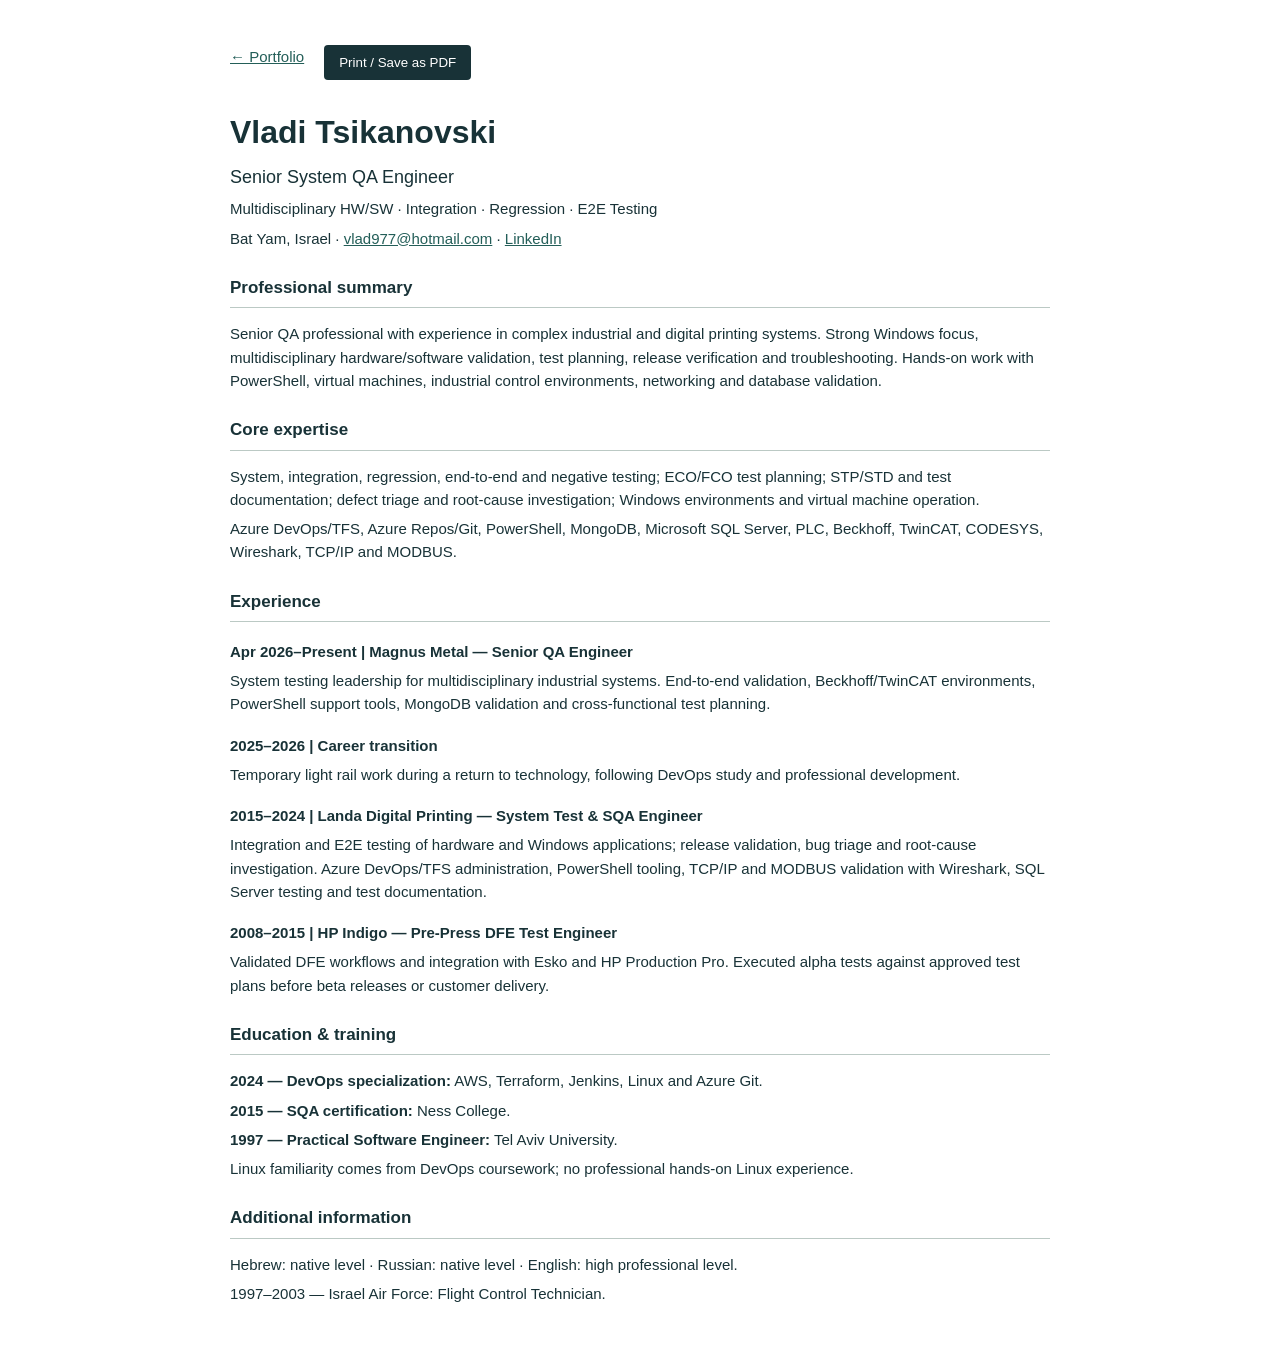
==== cv.html @ 62b8e46a "Publish professional System QA portfolio and public CV" ====
<!doctype html><html lang="en"><head><meta charset="utf-8"><meta name="viewport" content="width=device-width,initial-scale=1"><title>Vladi Tsikanovski — CV</title><style>body{font:15px/1.55 Arial,sans-serif;color:#183237;max-width:820px;margin:45px auto;padding:0 25px}h1{font-size:32px;margin-bottom:4px}h2{font-size:17px;border-bottom:1px solid #bbc9c4;padding-bottom:6px;margin-top:25px}h3{font-size:15px;margin:18px 0 4px}p{margin:6px 0}a{color:#235e58}li{margin:4px 0}.subtitle{font-size:18px}nav{display:flex;gap:20px;margin-bottom:28px}button{background:#183237;color:white;border:0;padding:10px 15px;border-radius:4px;cursor:pointer}@media print{body{font-size:10.5pt;margin:0;max-width:none;padding:0}nav{display:none}h1{font-size:23pt}h2{font-size:13pt;margin-top:16px}h3{font-size:11pt;margin-top:12px}a{color:inherit;text-decoration:none}@page{size:A4;margin:15mm}section{break-inside:avoid}}</style></head><body><nav><a href="index.html">← Portfolio</a><button onclick="window.print()">Print / Save as PDF</button></nav><h1>Vladi Tsikanovski</h1><p class="subtitle">Senior System QA Engineer</p><p>Multidisciplinary HW/SW · Integration · Regression · E2E Testing</p><p>Bat Yam, Israel · <a href="mailto:vlad977@hotmail.com">vlad977@hotmail.com</a> · <a href="https://www.linkedin.com/in/vladi-tsikanovski-796a8951/">LinkedIn</a></p><section><h2>Professional summary</h2><p>Senior QA professional with experience in complex industrial and digital printing systems. Strong Windows focus, multidisciplinary hardware/software validation, test planning, release verification and troubleshooting. Hands-on work with PowerShell, virtual machines, industrial control environments, networking and database validation.</p></section><section><h2>Core expertise</h2><p>System, integration, regression, end-to-end and negative testing; ECO/FCO test planning; STP/STD and test documentation; defect triage and root-cause investigation; Windows environments and virtual machine operation.</p><p>Azure DevOps/TFS, Azure Repos/Git, PowerShell, MongoDB, Microsoft SQL Server, PLC, Beckhoff, TwinCAT, CODESYS, Wireshark, TCP/IP and MODBUS.</p></section><h2>Experience</h2><section><h3>Apr 2026–Present | Magnus Metal — Senior QA Engineer</h3><p>System testing leadership for multidisciplinary industrial systems. End-to-end validation, Beckhoff/TwinCAT environments, PowerShell support tools, MongoDB validation and cross-functional test planning.</p></section><section><h3>2025–2026 | Career transition</h3><p>Temporary light rail work during a return to technology, following DevOps study and professional development.</p></section><section><h3>2015–2024 | Landa Digital Printing — System Test & SQA Engineer</h3><p>Integration and E2E testing of hardware and Windows applications; release validation, bug triage and root-cause investigation. Azure DevOps/TFS administration, PowerShell tooling, TCP/IP and MODBUS validation with Wireshark, SQL Server testing and test documentation.</p></section><section><h3>2008–2015 | HP Indigo — Pre-Press DFE Test Engineer</h3><p>Validated DFE workflows and integration with Esko and HP Production Pro. Executed alpha tests against approved test plans before beta releases or customer delivery.</p></section><section><h2>Education & training</h2><p><strong>2024 — DevOps specialization:</strong> AWS, Terraform, Jenkins, Linux and Azure Git.</p><p><strong>2015 — SQA certification:</strong> Ness College.</p><p><strong>1997 — Practical Software Engineer:</strong> Tel Aviv University.</p><p>Linux familiarity comes from DevOps coursework; no professional hands-on Linux experience.</p></section><section><h2>Additional information</h2><p>Hebrew: native level · Russian: native level · English: high professional level.</p><p>1997–2003 — Israel Air Force: Flight Control Technician.</p></section></body></html>
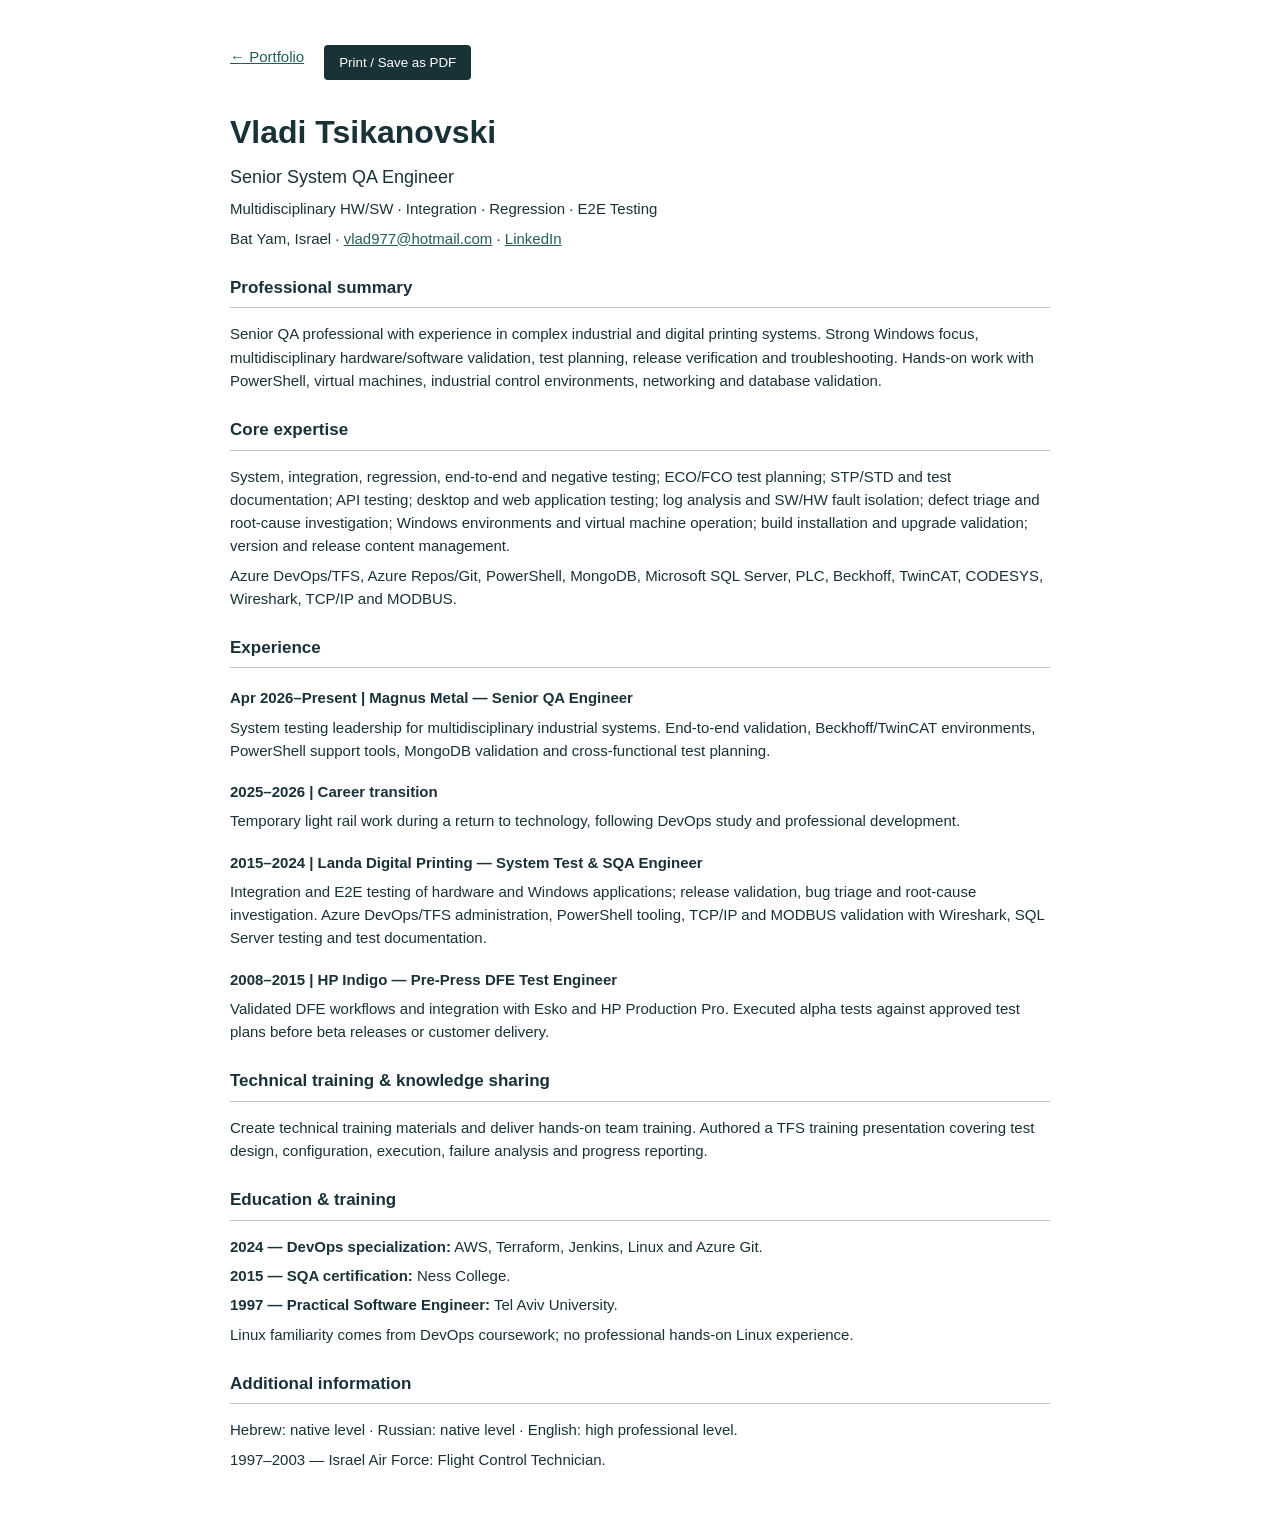
==== commit 4388598e: "Expand QA expertise, release management and technical training" ====
--- a/cv.html
+++ b/cv.html
@@ -1 +1 @@
-<!doctype html><html lang="en"><head><meta charset="utf-8"><meta name="viewport" content="width=device-width,initial-scale=1"><title>Vladi Tsikanovski — CV</title><style>body{font:15px/1.55 Arial,sans-serif;color:#183237;max-width:820px;margin:45px auto;padding:0 25px}h1{font-size:32px;margin-bottom:4px}h2{font-size:17px;border-bottom:1px solid #bbc9c4;padding-bottom:6px;margin-top:25px}h3{font-size:15px;margin:18px 0 4px}p{margin:6px 0}a{color:#235e58}li{margin:4px 0}.subtitle{font-size:18px}nav{display:flex;gap:20px;margin-bottom:28px}button{background:#183237;color:white;border:0;padding:10px 15px;border-radius:4px;cursor:pointer}@media print{body{font-size:10.5pt;margin:0;max-width:none;padding:0}nav{display:none}h1{font-size:23pt}h2{font-size:13pt;margin-top:16px}h3{font-size:11pt;margin-top:12px}a{color:inherit;text-decoration:none}@page{size:A4;margin:15mm}section{break-inside:avoid}}</style></head><body><nav><a href="index.html">← Portfolio</a><button onclick="window.print()">Print / Save as PDF</button></nav><h1>Vladi Tsikanovski</h1><p class="subtitle">Senior System QA Engineer</p><p>Multidisciplinary HW/SW · Integration · Regression · E2E Testing</p><p>Bat Yam, Israel · <a href="mailto:vlad977@hotmail.com">vlad977@hotmail.com</a> · <a href="https://www.linkedin.com/in/vladi-tsikanovski-796a8951/">LinkedIn</a></p><section><h2>Professional summary</h2><p>Senior QA professional with experience in complex industrial and digital printing systems. Strong Windows focus, multidisciplinary hardware/software validation, test planning, release verification and troubleshooting. Hands-on work with PowerShell, virtual machines, industrial control environments, networking and database validation.</p></section><section><h2>Core expertise</h2><p>System, integration, regression, end-to-end and negative testing; ECO/FCO test planning; STP/STD and test documentation; defect triage and root-cause investigation; Windows environments and virtual machine operation.</p><p>Azure DevOps/TFS, Azure Repos/Git, PowerShell, MongoDB, Microsoft SQL Server, PLC, Beckhoff, TwinCAT, CODESYS, Wireshark, TCP/IP and MODBUS.</p></section><h2>Experience</h2><section><h3>Apr 2026–Present | Magnus Metal — Senior QA Engineer</h3><p>System testing leadership for multidisciplinary industrial systems. End-to-end validation, Beckhoff/TwinCAT environments, PowerShell support tools, MongoDB validation and cross-functional test planning.</p></section><section><h3>2025–2026 | Career transition</h3><p>Temporary light rail work during a return to technology, following DevOps study and professional development.</p></section><section><h3>2015–2024 | Landa Digital Printing — System Test & SQA Engineer</h3><p>Integration and E2E testing of hardware and Windows applications; release validation, bug triage and root-cause investigation. Azure DevOps/TFS administration, PowerShell tooling, TCP/IP and MODBUS validation with Wireshark, SQL Server testing and test documentation.</p></section><section><h3>2008–2015 | HP Indigo — Pre-Press DFE Test Engineer</h3><p>Validated DFE workflows and integration with Esko and HP Production Pro. Executed alpha tests against approved test plans before beta releases or customer delivery.</p></section><section><h2>Education & training</h2><p><strong>2024 — DevOps specialization:</strong> AWS, Terraform, Jenkins, Linux and Azure Git.</p><p><strong>2015 — SQA certification:</strong> Ness College.</p><p><strong>1997 — Practical Software Engineer:</strong> Tel Aviv University.</p><p>Linux familiarity comes from DevOps coursework; no professional hands-on Linux experience.</p></section><section><h2>Additional information</h2><p>Hebrew: native level · Russian: native level · English: high professional level.</p><p>1997–2003 — Israel Air Force: Flight Control Technician.</p></section></body></html>
+<!doctype html><html lang="en"><head><meta charset="utf-8"><meta name="viewport" content="width=device-width,initial-scale=1"><title>Vladi Tsikanovski — CV</title><style>body{font:15px/1.55 Arial,sans-serif;color:#183237;max-width:820px;margin:45px auto;padding:0 25px}h1{font-size:32px;margin-bottom:4px}h2{font-size:17px;border-bottom:1px solid #bbc9c4;padding-bottom:6px;margin-top:25px}h3{font-size:15px;margin:18px 0 4px}p{margin:6px 0}a{color:#235e58}li{margin:4px 0}.subtitle{font-size:18px}nav{display:flex;gap:20px;margin-bottom:28px}button{background:#183237;color:white;border:0;padding:10px 15px;border-radius:4px;cursor:pointer}@media print{body{font-size:10.5pt;margin:0;max-width:none;padding:0}nav{display:none}h1{font-size:23pt}h2{font-size:13pt;margin-top:16px}h3{font-size:11pt;margin-top:12px}a{color:inherit;text-decoration:none}@page{size:A4;margin:15mm}section{break-inside:avoid}}</style></head><body><nav><a href="index.html">← Portfolio</a><button onclick="window.print()">Print / Save as PDF</button></nav><h1>Vladi Tsikanovski</h1><p class="subtitle">Senior System QA Engineer</p><p>Multidisciplinary HW/SW · Integration · Regression · E2E Testing</p><p>Bat Yam, Israel · <a href="mailto:vlad977@hotmail.com">vlad977@hotmail.com</a> · <a href="https://www.linkedin.com/in/vladi-tsikanovski-796a8951/">LinkedIn</a></p><section><h2>Professional summary</h2><p>Senior QA professional with experience in complex industrial and digital printing systems. Strong Windows focus, multidisciplinary hardware/software validation, test planning, release verification and troubleshooting. Hands-on work with PowerShell, virtual machines, industrial control environments, networking and database validation.</p></section><section><h2>Core expertise</h2><p>System, integration, regression, end-to-end and negative testing; ECO/FCO test planning; STP/STD and test documentation; API testing; desktop and web application testing; log analysis and SW/HW fault isolation; defect triage and root-cause investigation; Windows environments and virtual machine operation; build installation and upgrade validation; version and release content management.</p><p>Azure DevOps/TFS, Azure Repos/Git, PowerShell, MongoDB, Microsoft SQL Server, PLC, Beckhoff, TwinCAT, CODESYS, Wireshark, TCP/IP and MODBUS.</p></section><h2>Experience</h2><section><h3>Apr 2026–Present | Magnus Metal — Senior QA Engineer</h3><p>System testing leadership for multidisciplinary industrial systems. End-to-end validation, Beckhoff/TwinCAT environments, PowerShell support tools, MongoDB validation and cross-functional test planning.</p></section><section><h3>2025–2026 | Career transition</h3><p>Temporary light rail work during a return to technology, following DevOps study and professional development.</p></section><section><h3>2015–2024 | Landa Digital Printing — System Test & SQA Engineer</h3><p>Integration and E2E testing of hardware and Windows applications; release validation, bug triage and root-cause investigation. Azure DevOps/TFS administration, PowerShell tooling, TCP/IP and MODBUS validation with Wireshark, SQL Server testing and test documentation.</p></section><section><h3>2008–2015 | HP Indigo — Pre-Press DFE Test Engineer</h3><p>Validated DFE workflows and integration with Esko and HP Production Pro. Executed alpha tests against approved test plans before beta releases or customer delivery.</p></section><section><h2>Technical training & knowledge sharing</h2><p>Create technical training materials and deliver hands-on team training. Authored a TFS training presentation covering test design, configuration, execution, failure analysis and progress reporting.</p></section><section><h2>Education & training</h2><p><strong>2024 — DevOps specialization:</strong> AWS, Terraform, Jenkins, Linux and Azure Git.</p><p><strong>2015 — SQA certification:</strong> Ness College.</p><p><strong>1997 — Practical Software Engineer:</strong> Tel Aviv University.</p><p>Linux familiarity comes from DevOps coursework; no professional hands-on Linux experience.</p></section><section><h2>Additional information</h2><p>Hebrew: native level · Russian: native level · English: high professional level.</p><p>1997–2003 — Israel Air Force: Flight Control Technician.</p></section></body></html>
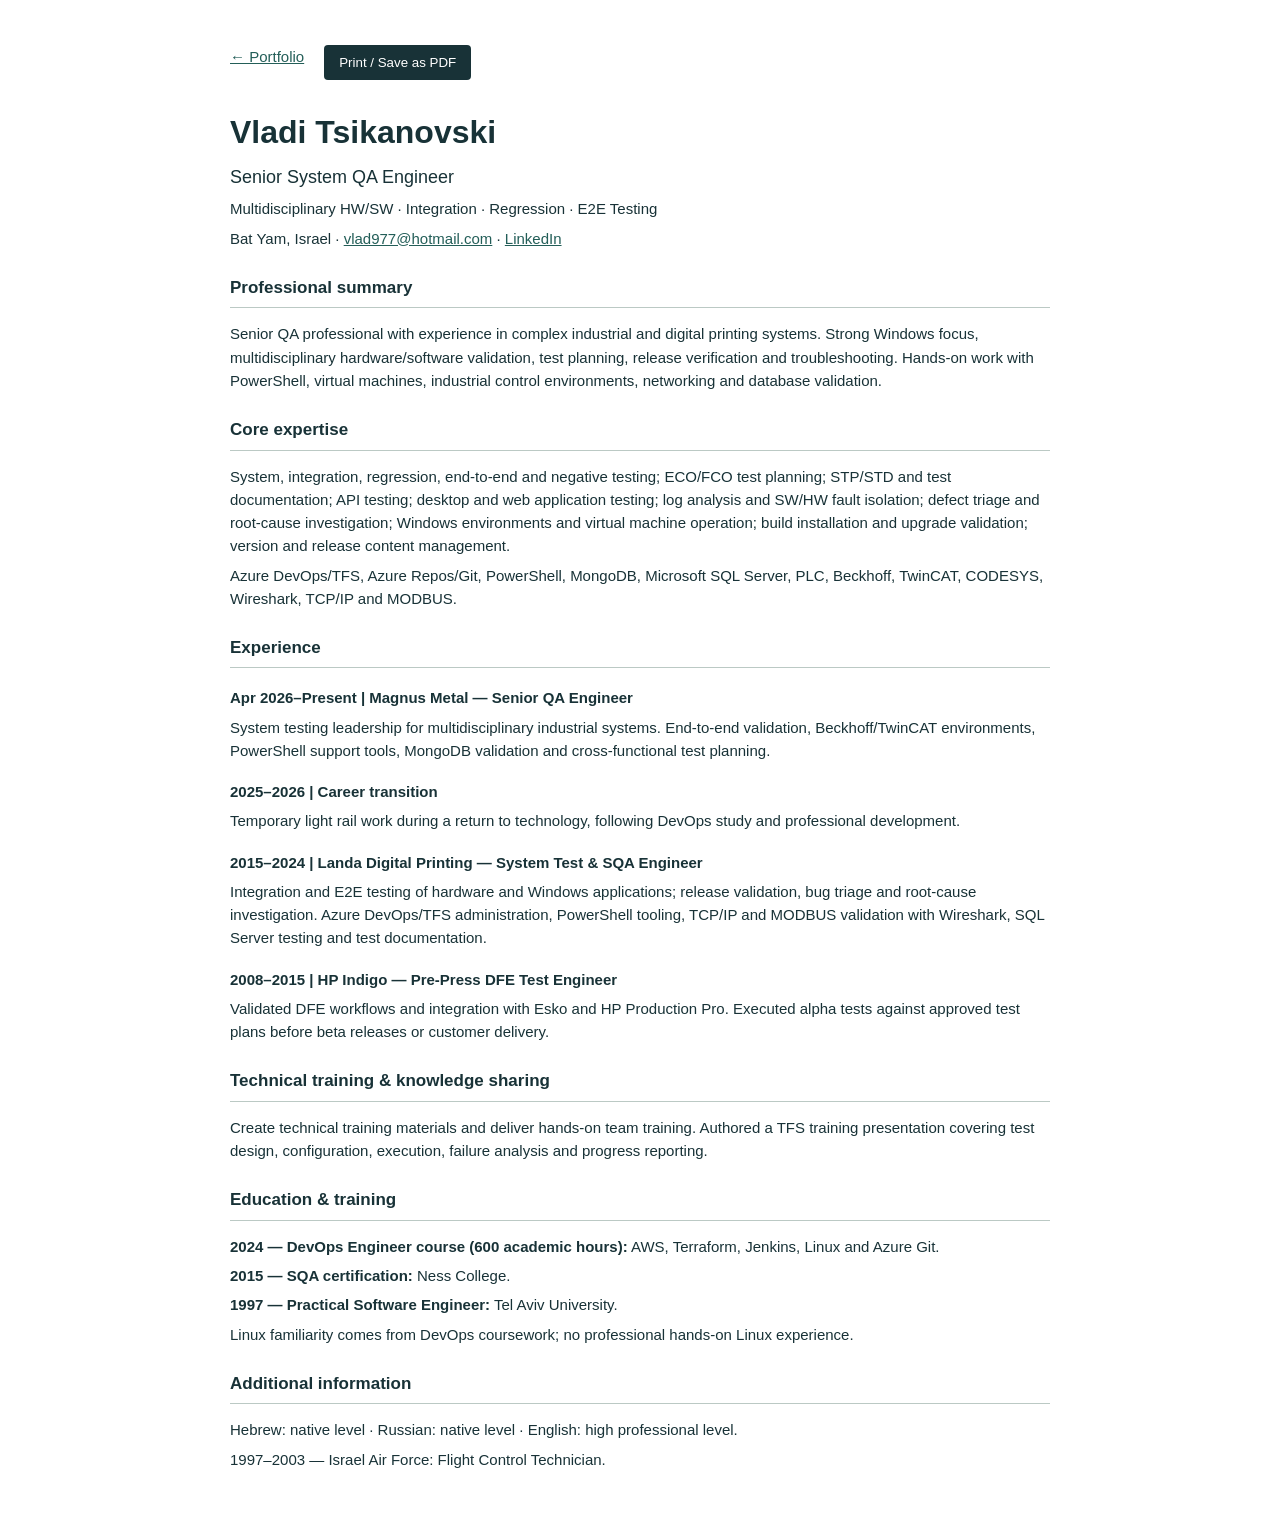
==== commit ef7fed34: "Add public DevOps certificate with personal ID redacted" ====
--- a/cv.html
+++ b/cv.html
@@ -1 +1 @@
-<!doctype html><html lang="en"><head><meta charset="utf-8"><meta name="viewport" content="width=device-width,initial-scale=1"><title>Vladi Tsikanovski — CV</title><style>body{font:15px/1.55 Arial,sans-serif;color:#183237;max-width:820px;margin:45px auto;padding:0 25px}h1{font-size:32px;margin-bottom:4px}h2{font-size:17px;border-bottom:1px solid #bbc9c4;padding-bottom:6px;margin-top:25px}h3{font-size:15px;margin:18px 0 4px}p{margin:6px 0}a{color:#235e58}li{margin:4px 0}.subtitle{font-size:18px}nav{display:flex;gap:20px;margin-bottom:28px}button{background:#183237;color:white;border:0;padding:10px 15px;border-radius:4px;cursor:pointer}@media print{body{font-size:10.5pt;margin:0;max-width:none;padding:0}nav{display:none}h1{font-size:23pt}h2{font-size:13pt;margin-top:16px}h3{font-size:11pt;margin-top:12px}a{color:inherit;text-decoration:none}@page{size:A4;margin:15mm}section{break-inside:avoid}}</style></head><body><nav><a href="index.html">← Portfolio</a><button onclick="window.print()">Print / Save as PDF</button></nav><h1>Vladi Tsikanovski</h1><p class="subtitle">Senior System QA Engineer</p><p>Multidisciplinary HW/SW · Integration · Regression · E2E Testing</p><p>Bat Yam, Israel · <a href="mailto:vlad977@hotmail.com">vlad977@hotmail.com</a> · <a href="https://www.linkedin.com/in/vladi-tsikanovski-796a8951/">LinkedIn</a></p><section><h2>Professional summary</h2><p>Senior QA professional with experience in complex industrial and digital printing systems. Strong Windows focus, multidisciplinary hardware/software validation, test planning, release verification and troubleshooting. Hands-on work with PowerShell, virtual machines, industrial control environments, networking and database validation.</p></section><section><h2>Core expertise</h2><p>System, integration, regression, end-to-end and negative testing; ECO/FCO test planning; STP/STD and test documentation; API testing; desktop and web application testing; log analysis and SW/HW fault isolation; defect triage and root-cause investigation; Windows environments and virtual machine operation; build installation and upgrade validation; version and release content management.</p><p>Azure DevOps/TFS, Azure Repos/Git, PowerShell, MongoDB, Microsoft SQL Server, PLC, Beckhoff, TwinCAT, CODESYS, Wireshark, TCP/IP and MODBUS.</p></section><h2>Experience</h2><section><h3>Apr 2026–Present | Magnus Metal — Senior QA Engineer</h3><p>System testing leadership for multidisciplinary industrial systems. End-to-end validation, Beckhoff/TwinCAT environments, PowerShell support tools, MongoDB validation and cross-functional test planning.</p></section><section><h3>2025–2026 | Career transition</h3><p>Temporary light rail work during a return to technology, following DevOps study and professional development.</p></section><section><h3>2015–2024 | Landa Digital Printing — System Test & SQA Engineer</h3><p>Integration and E2E testing of hardware and Windows applications; release validation, bug triage and root-cause investigation. Azure DevOps/TFS administration, PowerShell tooling, TCP/IP and MODBUS validation with Wireshark, SQL Server testing and test documentation.</p></section><section><h3>2008–2015 | HP Indigo — Pre-Press DFE Test Engineer</h3><p>Validated DFE workflows and integration with Esko and HP Production Pro. Executed alpha tests against approved test plans before beta releases or customer delivery.</p></section><section><h2>Technical training & knowledge sharing</h2><p>Create technical training materials and deliver hands-on team training. Authored a TFS training presentation covering test design, configuration, execution, failure analysis and progress reporting.</p></section><section><h2>Education & training</h2><p><strong>2024 — DevOps specialization:</strong> AWS, Terraform, Jenkins, Linux and Azure Git.</p><p><strong>2015 — SQA certification:</strong> Ness College.</p><p><strong>1997 — Practical Software Engineer:</strong> Tel Aviv University.</p><p>Linux familiarity comes from DevOps coursework; no professional hands-on Linux experience.</p></section><section><h2>Additional information</h2><p>Hebrew: native level · Russian: native level · English: high professional level.</p><p>1997–2003 — Israel Air Force: Flight Control Technician.</p></section></body></html>
+<!doctype html><html lang="en"><head><meta charset="utf-8"><meta name="viewport" content="width=device-width,initial-scale=1"><title>Vladi Tsikanovski — CV</title><style>body{font:15px/1.55 Arial,sans-serif;color:#183237;max-width:820px;margin:45px auto;padding:0 25px}h1{font-size:32px;margin-bottom:4px}h2{font-size:17px;border-bottom:1px solid #bbc9c4;padding-bottom:6px;margin-top:25px}h3{font-size:15px;margin:18px 0 4px}p{margin:6px 0}a{color:#235e58}li{margin:4px 0}.subtitle{font-size:18px}nav{display:flex;gap:20px;margin-bottom:28px}button{background:#183237;color:white;border:0;padding:10px 15px;border-radius:4px;cursor:pointer}@media print{body{font-size:10.5pt;margin:0;max-width:none;padding:0}nav{display:none}h1{font-size:23pt}h2{font-size:13pt;margin-top:16px}h3{font-size:11pt;margin-top:12px}a{color:inherit;text-decoration:none}@page{size:A4;margin:15mm}section{break-inside:avoid}}</style></head><body><nav><a href="index.html">← Portfolio</a><button onclick="window.print()">Print / Save as PDF</button></nav><h1>Vladi Tsikanovski</h1><p class="subtitle">Senior System QA Engineer</p><p>Multidisciplinary HW/SW · Integration · Regression · E2E Testing</p><p>Bat Yam, Israel · <a href="mailto:vlad977@hotmail.com">vlad977@hotmail.com</a> · <a href="https://www.linkedin.com/in/vladi-tsikanovski-796a8951/">LinkedIn</a></p><section><h2>Professional summary</h2><p>Senior QA professional with experience in complex industrial and digital printing systems. Strong Windows focus, multidisciplinary hardware/software validation, test planning, release verification and troubleshooting. Hands-on work with PowerShell, virtual machines, industrial control environments, networking and database validation.</p></section><section><h2>Core expertise</h2><p>System, integration, regression, end-to-end and negative testing; ECO/FCO test planning; STP/STD and test documentation; API testing; desktop and web application testing; log analysis and SW/HW fault isolation; defect triage and root-cause investigation; Windows environments and virtual machine operation; build installation and upgrade validation; version and release content management.</p><p>Azure DevOps/TFS, Azure Repos/Git, PowerShell, MongoDB, Microsoft SQL Server, PLC, Beckhoff, TwinCAT, CODESYS, Wireshark, TCP/IP and MODBUS.</p></section><h2>Experience</h2><section><h3>Apr 2026–Present | Magnus Metal — Senior QA Engineer</h3><p>System testing leadership for multidisciplinary industrial systems. End-to-end validation, Beckhoff/TwinCAT environments, PowerShell support tools, MongoDB validation and cross-functional test planning.</p></section><section><h3>2025–2026 | Career transition</h3><p>Temporary light rail work during a return to technology, following DevOps study and professional development.</p></section><section><h3>2015–2024 | Landa Digital Printing — System Test & SQA Engineer</h3><p>Integration and E2E testing of hardware and Windows applications; release validation, bug triage and root-cause investigation. Azure DevOps/TFS administration, PowerShell tooling, TCP/IP and MODBUS validation with Wireshark, SQL Server testing and test documentation.</p></section><section><h3>2008–2015 | HP Indigo — Pre-Press DFE Test Engineer</h3><p>Validated DFE workflows and integration with Esko and HP Production Pro. Executed alpha tests against approved test plans before beta releases or customer delivery.</p></section><section><h2>Technical training & knowledge sharing</h2><p>Create technical training materials and deliver hands-on team training. Authored a TFS training presentation covering test design, configuration, execution, failure analysis and progress reporting.</p></section><section><h2>Education & training</h2><p><strong>2024 — DevOps Engineer course (600 academic hours):</strong> AWS, Terraform, Jenkins, Linux and Azure Git.</p><p><strong>2015 — SQA certification:</strong> Ness College.</p><p><strong>1997 — Practical Software Engineer:</strong> Tel Aviv University.</p><p>Linux familiarity comes from DevOps coursework; no professional hands-on Linux experience.</p></section><section><h2>Additional information</h2><p>Hebrew: native level · Russian: native level · English: high professional level.</p><p>1997–2003 — Israel Air Force: Flight Control Technician.</p></section></body></html>
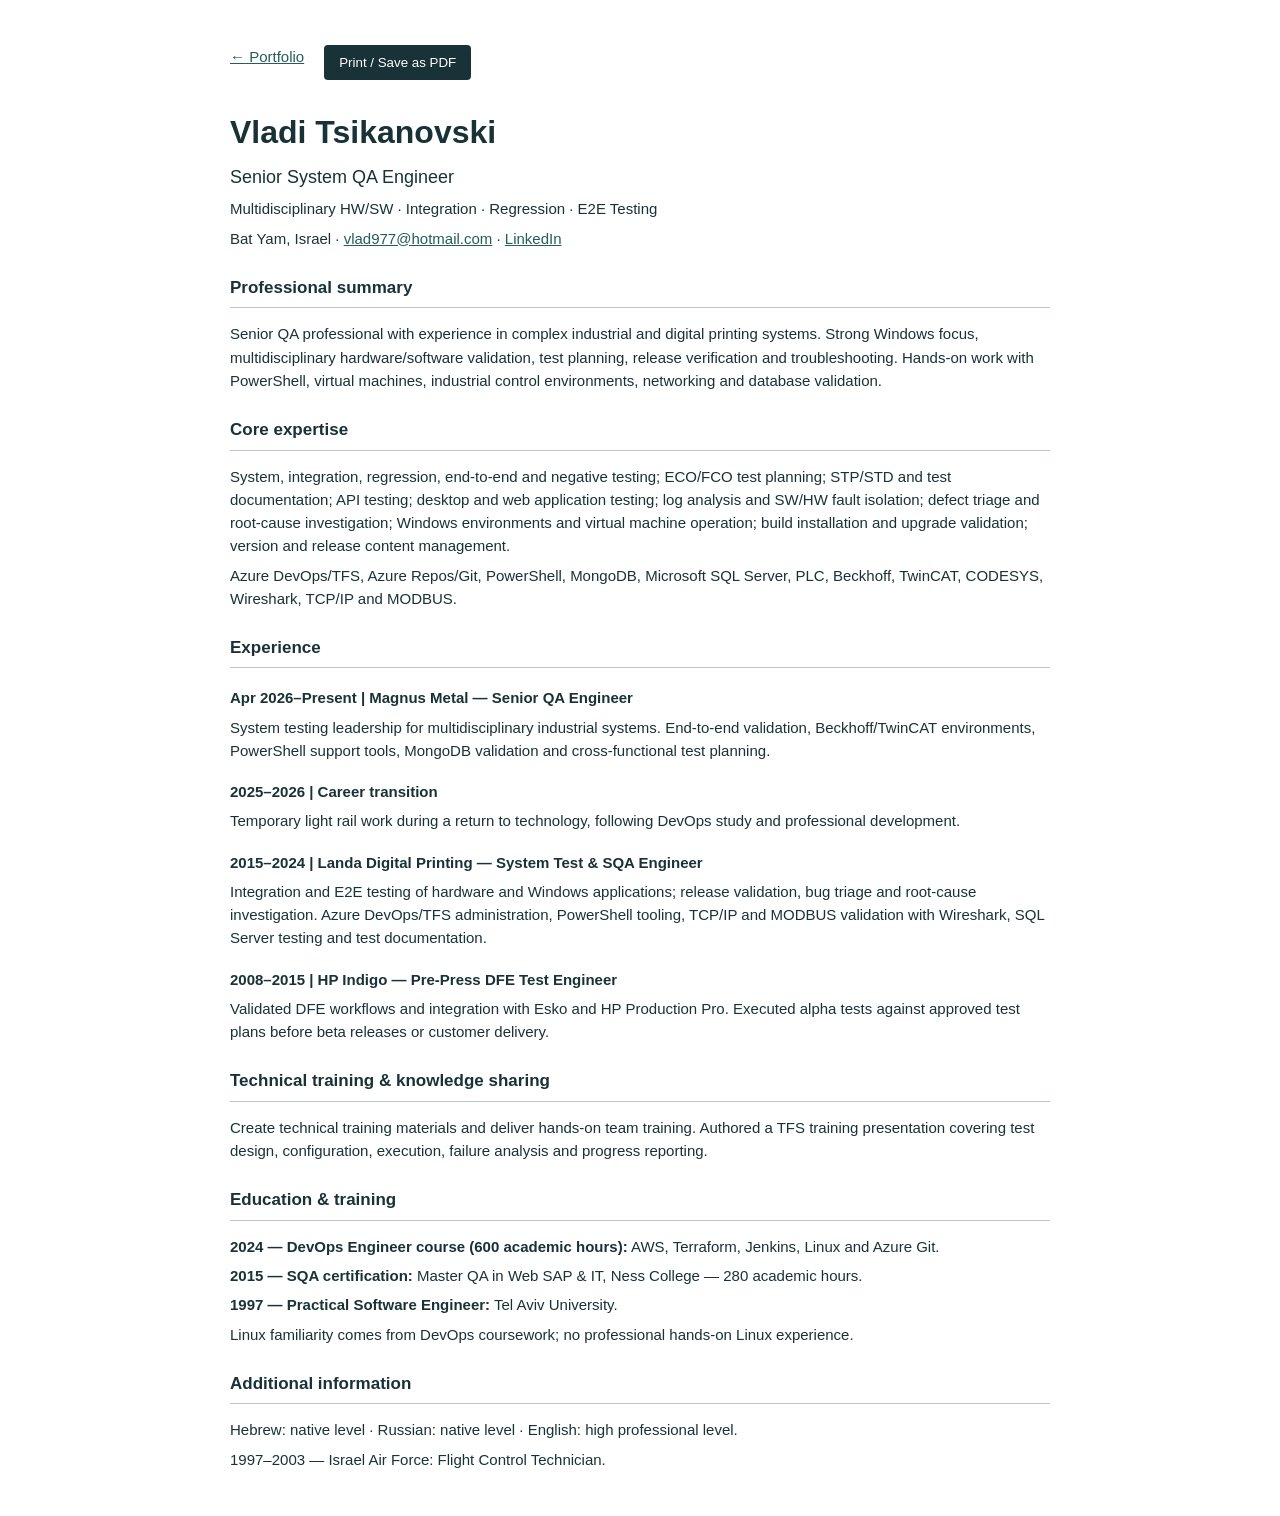
==== commit 7e5b2741: "Add redacted SQA certificate and verified course details" ====
--- a/cv.html
+++ b/cv.html
@@ -1 +1 @@
-<!doctype html><html lang="en"><head><meta charset="utf-8"><meta name="viewport" content="width=device-width,initial-scale=1"><title>Vladi Tsikanovski — CV</title><style>body{font:15px/1.55 Arial,sans-serif;color:#183237;max-width:820px;margin:45px auto;padding:0 25px}h1{font-size:32px;margin-bottom:4px}h2{font-size:17px;border-bottom:1px solid #bbc9c4;padding-bottom:6px;margin-top:25px}h3{font-size:15px;margin:18px 0 4px}p{margin:6px 0}a{color:#235e58}li{margin:4px 0}.subtitle{font-size:18px}nav{display:flex;gap:20px;margin-bottom:28px}button{background:#183237;color:white;border:0;padding:10px 15px;border-radius:4px;cursor:pointer}@media print{body{font-size:10.5pt;margin:0;max-width:none;padding:0}nav{display:none}h1{font-size:23pt}h2{font-size:13pt;margin-top:16px}h3{font-size:11pt;margin-top:12px}a{color:inherit;text-decoration:none}@page{size:A4;margin:15mm}section{break-inside:avoid}}</style></head><body><nav><a href="index.html">← Portfolio</a><button onclick="window.print()">Print / Save as PDF</button></nav><h1>Vladi Tsikanovski</h1><p class="subtitle">Senior System QA Engineer</p><p>Multidisciplinary HW/SW · Integration · Regression · E2E Testing</p><p>Bat Yam, Israel · <a href="mailto:vlad977@hotmail.com">vlad977@hotmail.com</a> · <a href="https://www.linkedin.com/in/vladi-tsikanovski-796a8951/">LinkedIn</a></p><section><h2>Professional summary</h2><p>Senior QA professional with experience in complex industrial and digital printing systems. Strong Windows focus, multidisciplinary hardware/software validation, test planning, release verification and troubleshooting. Hands-on work with PowerShell, virtual machines, industrial control environments, networking and database validation.</p></section><section><h2>Core expertise</h2><p>System, integration, regression, end-to-end and negative testing; ECO/FCO test planning; STP/STD and test documentation; API testing; desktop and web application testing; log analysis and SW/HW fault isolation; defect triage and root-cause investigation; Windows environments and virtual machine operation; build installation and upgrade validation; version and release content management.</p><p>Azure DevOps/TFS, Azure Repos/Git, PowerShell, MongoDB, Microsoft SQL Server, PLC, Beckhoff, TwinCAT, CODESYS, Wireshark, TCP/IP and MODBUS.</p></section><h2>Experience</h2><section><h3>Apr 2026–Present | Magnus Metal — Senior QA Engineer</h3><p>System testing leadership for multidisciplinary industrial systems. End-to-end validation, Beckhoff/TwinCAT environments, PowerShell support tools, MongoDB validation and cross-functional test planning.</p></section><section><h3>2025–2026 | Career transition</h3><p>Temporary light rail work during a return to technology, following DevOps study and professional development.</p></section><section><h3>2015–2024 | Landa Digital Printing — System Test & SQA Engineer</h3><p>Integration and E2E testing of hardware and Windows applications; release validation, bug triage and root-cause investigation. Azure DevOps/TFS administration, PowerShell tooling, TCP/IP and MODBUS validation with Wireshark, SQL Server testing and test documentation.</p></section><section><h3>2008–2015 | HP Indigo — Pre-Press DFE Test Engineer</h3><p>Validated DFE workflows and integration with Esko and HP Production Pro. Executed alpha tests against approved test plans before beta releases or customer delivery.</p></section><section><h2>Technical training & knowledge sharing</h2><p>Create technical training materials and deliver hands-on team training. Authored a TFS training presentation covering test design, configuration, execution, failure analysis and progress reporting.</p></section><section><h2>Education & training</h2><p><strong>2024 — DevOps Engineer course (600 academic hours):</strong> AWS, Terraform, Jenkins, Linux and Azure Git.</p><p><strong>2015 — SQA certification:</strong> Ness College.</p><p><strong>1997 — Practical Software Engineer:</strong> Tel Aviv University.</p><p>Linux familiarity comes from DevOps coursework; no professional hands-on Linux experience.</p></section><section><h2>Additional information</h2><p>Hebrew: native level · Russian: native level · English: high professional level.</p><p>1997–2003 — Israel Air Force: Flight Control Technician.</p></section></body></html>
+<!doctype html><html lang="en"><head><meta charset="utf-8"><meta name="viewport" content="width=device-width,initial-scale=1"><title>Vladi Tsikanovski — CV</title><style>body{font:15px/1.55 Arial,sans-serif;color:#183237;max-width:820px;margin:45px auto;padding:0 25px}h1{font-size:32px;margin-bottom:4px}h2{font-size:17px;border-bottom:1px solid #bbc9c4;padding-bottom:6px;margin-top:25px}h3{font-size:15px;margin:18px 0 4px}p{margin:6px 0}a{color:#235e58}li{margin:4px 0}.subtitle{font-size:18px}nav{display:flex;gap:20px;margin-bottom:28px}button{background:#183237;color:white;border:0;padding:10px 15px;border-radius:4px;cursor:pointer}@media print{body{font-size:10.5pt;margin:0;max-width:none;padding:0}nav{display:none}h1{font-size:23pt}h2{font-size:13pt;margin-top:16px}h3{font-size:11pt;margin-top:12px}a{color:inherit;text-decoration:none}@page{size:A4;margin:15mm}section{break-inside:avoid}}</style></head><body><nav><a href="index.html">← Portfolio</a><button onclick="window.print()">Print / Save as PDF</button></nav><h1>Vladi Tsikanovski</h1><p class="subtitle">Senior System QA Engineer</p><p>Multidisciplinary HW/SW · Integration · Regression · E2E Testing</p><p>Bat Yam, Israel · <a href="mailto:vlad977@hotmail.com">vlad977@hotmail.com</a> · <a href="https://www.linkedin.com/in/vladi-tsikanovski-796a8951/">LinkedIn</a></p><section><h2>Professional summary</h2><p>Senior QA professional with experience in complex industrial and digital printing systems. Strong Windows focus, multidisciplinary hardware/software validation, test planning, release verification and troubleshooting. Hands-on work with PowerShell, virtual machines, industrial control environments, networking and database validation.</p></section><section><h2>Core expertise</h2><p>System, integration, regression, end-to-end and negative testing; ECO/FCO test planning; STP/STD and test documentation; API testing; desktop and web application testing; log analysis and SW/HW fault isolation; defect triage and root-cause investigation; Windows environments and virtual machine operation; build installation and upgrade validation; version and release content management.</p><p>Azure DevOps/TFS, Azure Repos/Git, PowerShell, MongoDB, Microsoft SQL Server, PLC, Beckhoff, TwinCAT, CODESYS, Wireshark, TCP/IP and MODBUS.</p></section><h2>Experience</h2><section><h3>Apr 2026–Present | Magnus Metal — Senior QA Engineer</h3><p>System testing leadership for multidisciplinary industrial systems. End-to-end validation, Beckhoff/TwinCAT environments, PowerShell support tools, MongoDB validation and cross-functional test planning.</p></section><section><h3>2025–2026 | Career transition</h3><p>Temporary light rail work during a return to technology, following DevOps study and professional development.</p></section><section><h3>2015–2024 | Landa Digital Printing — System Test & SQA Engineer</h3><p>Integration and E2E testing of hardware and Windows applications; release validation, bug triage and root-cause investigation. Azure DevOps/TFS administration, PowerShell tooling, TCP/IP and MODBUS validation with Wireshark, SQL Server testing and test documentation.</p></section><section><h3>2008–2015 | HP Indigo — Pre-Press DFE Test Engineer</h3><p>Validated DFE workflows and integration with Esko and HP Production Pro. Executed alpha tests against approved test plans before beta releases or customer delivery.</p></section><section><h2>Technical training & knowledge sharing</h2><p>Create technical training materials and deliver hands-on team training. Authored a TFS training presentation covering test design, configuration, execution, failure analysis and progress reporting.</p></section><section><h2>Education & training</h2><p><strong>2024 — DevOps Engineer course (600 academic hours):</strong> AWS, Terraform, Jenkins, Linux and Azure Git.</p><p><strong>2015 — SQA certification:</strong> Master QA in Web SAP &amp; IT, Ness College — 280 academic hours.</p><p><strong>1997 — Practical Software Engineer:</strong> Tel Aviv University.</p><p>Linux familiarity comes from DevOps coursework; no professional hands-on Linux experience.</p></section><section><h2>Additional information</h2><p>Hebrew: native level · Russian: native level · English: high professional level.</p><p>1997–2003 — Israel Air Force: Flight Control Technician.</p></section></body></html>
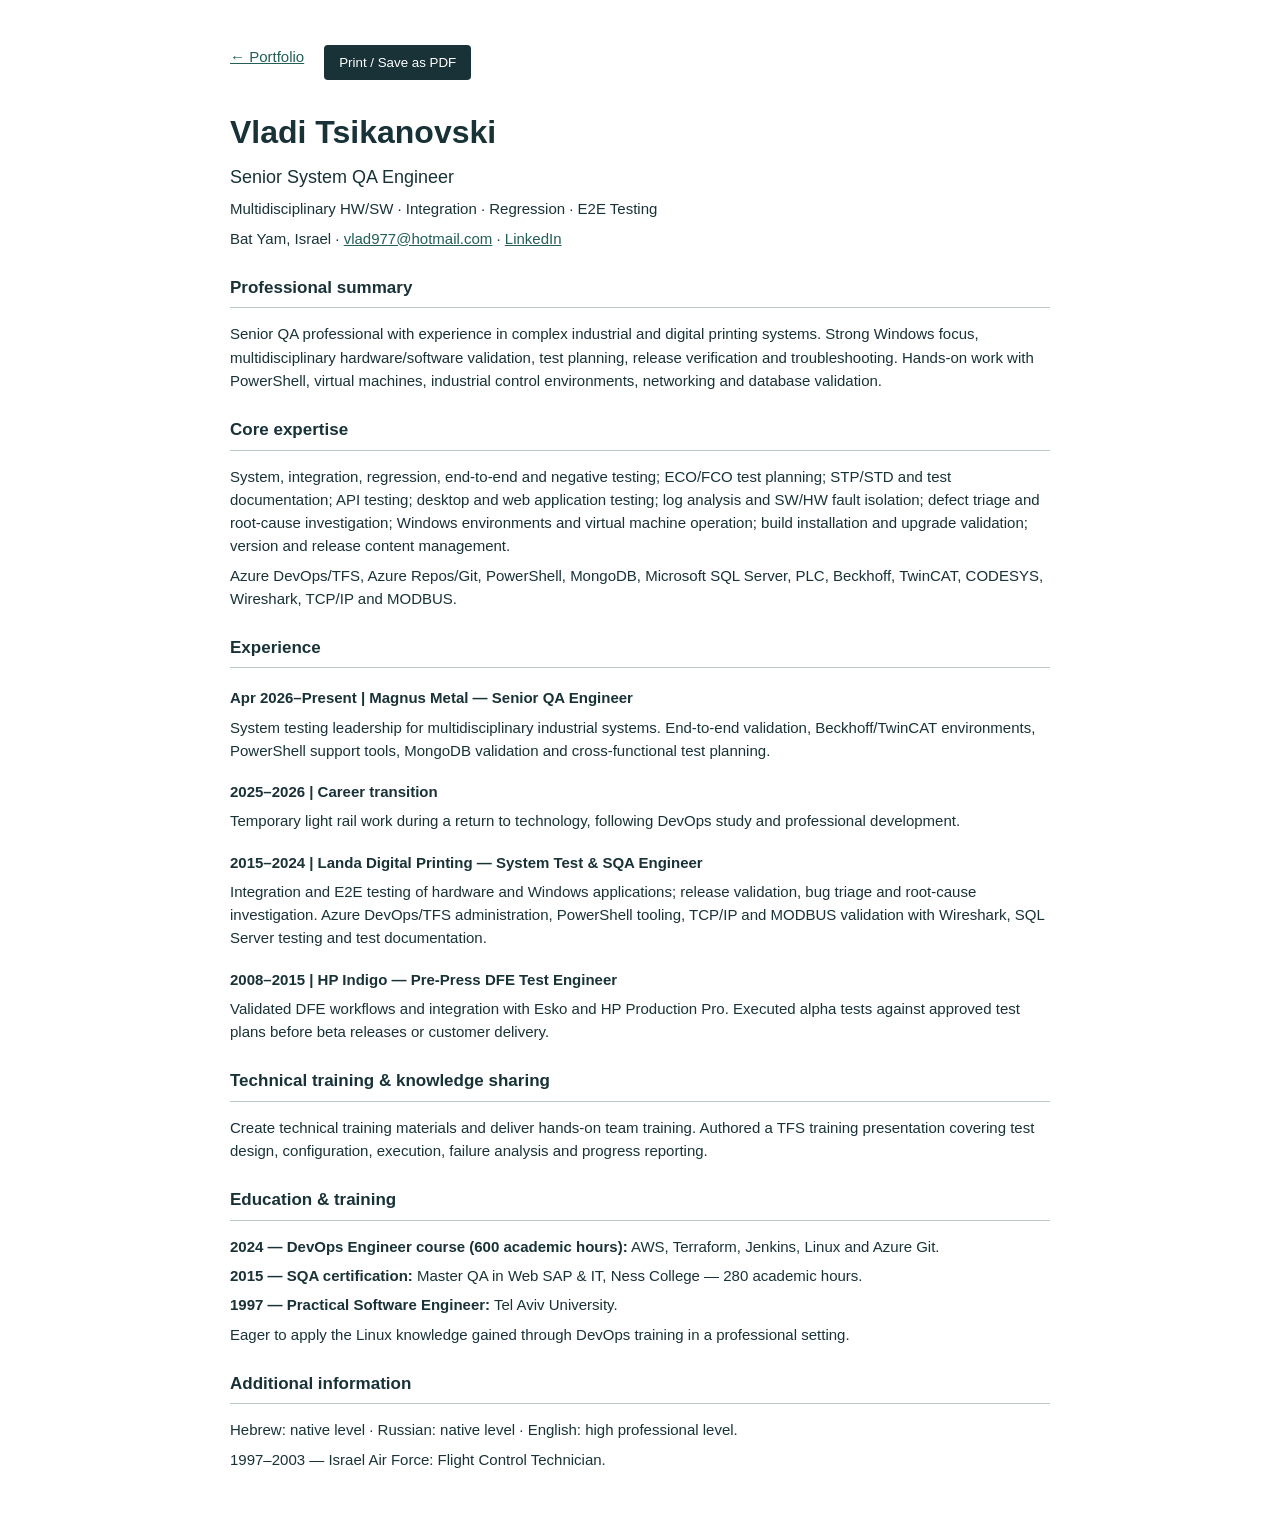
==== commit 4375bd75: "Update Linux training statement" ====
--- a/cv.html
+++ b/cv.html
@@ -1 +1 @@
-<!doctype html><html lang="en"><head><meta charset="utf-8"><meta name="viewport" content="width=device-width,initial-scale=1"><title>Vladi Tsikanovski — CV</title><style>body{font:15px/1.55 Arial,sans-serif;color:#183237;max-width:820px;margin:45px auto;padding:0 25px}h1{font-size:32px;margin-bottom:4px}h2{font-size:17px;border-bottom:1px solid #bbc9c4;padding-bottom:6px;margin-top:25px}h3{font-size:15px;margin:18px 0 4px}p{margin:6px 0}a{color:#235e58}li{margin:4px 0}.subtitle{font-size:18px}nav{display:flex;gap:20px;margin-bottom:28px}button{background:#183237;color:white;border:0;padding:10px 15px;border-radius:4px;cursor:pointer}@media print{body{font-size:10.5pt;margin:0;max-width:none;padding:0}nav{display:none}h1{font-size:23pt}h2{font-size:13pt;margin-top:16px}h3{font-size:11pt;margin-top:12px}a{color:inherit;text-decoration:none}@page{size:A4;margin:15mm}section{break-inside:avoid}}</style></head><body><nav><a href="index.html">← Portfolio</a><button onclick="window.print()">Print / Save as PDF</button></nav><h1>Vladi Tsikanovski</h1><p class="subtitle">Senior System QA Engineer</p><p>Multidisciplinary HW/SW · Integration · Regression · E2E Testing</p><p>Bat Yam, Israel · <a href="mailto:vlad977@hotmail.com">vlad977@hotmail.com</a> · <a href="https://www.linkedin.com/in/vladi-tsikanovski-796a8951/">LinkedIn</a></p><section><h2>Professional summary</h2><p>Senior QA professional with experience in complex industrial and digital printing systems. Strong Windows focus, multidisciplinary hardware/software validation, test planning, release verification and troubleshooting. Hands-on work with PowerShell, virtual machines, industrial control environments, networking and database validation.</p></section><section><h2>Core expertise</h2><p>System, integration, regression, end-to-end and negative testing; ECO/FCO test planning; STP/STD and test documentation; API testing; desktop and web application testing; log analysis and SW/HW fault isolation; defect triage and root-cause investigation; Windows environments and virtual machine operation; build installation and upgrade validation; version and release content management.</p><p>Azure DevOps/TFS, Azure Repos/Git, PowerShell, MongoDB, Microsoft SQL Server, PLC, Beckhoff, TwinCAT, CODESYS, Wireshark, TCP/IP and MODBUS.</p></section><h2>Experience</h2><section><h3>Apr 2026–Present | Magnus Metal — Senior QA Engineer</h3><p>System testing leadership for multidisciplinary industrial systems. End-to-end validation, Beckhoff/TwinCAT environments, PowerShell support tools, MongoDB validation and cross-functional test planning.</p></section><section><h3>2025–2026 | Career transition</h3><p>Temporary light rail work during a return to technology, following DevOps study and professional development.</p></section><section><h3>2015–2024 | Landa Digital Printing — System Test & SQA Engineer</h3><p>Integration and E2E testing of hardware and Windows applications; release validation, bug triage and root-cause investigation. Azure DevOps/TFS administration, PowerShell tooling, TCP/IP and MODBUS validation with Wireshark, SQL Server testing and test documentation.</p></section><section><h3>2008–2015 | HP Indigo — Pre-Press DFE Test Engineer</h3><p>Validated DFE workflows and integration with Esko and HP Production Pro. Executed alpha tests against approved test plans before beta releases or customer delivery.</p></section><section><h2>Technical training & knowledge sharing</h2><p>Create technical training materials and deliver hands-on team training. Authored a TFS training presentation covering test design, configuration, execution, failure analysis and progress reporting.</p></section><section><h2>Education & training</h2><p><strong>2024 — DevOps Engineer course (600 academic hours):</strong> AWS, Terraform, Jenkins, Linux and Azure Git.</p><p><strong>2015 — SQA certification:</strong> Master QA in Web SAP &amp; IT, Ness College — 280 academic hours.</p><p><strong>1997 — Practical Software Engineer:</strong> Tel Aviv University.</p><p>Linux familiarity comes from DevOps coursework; no professional hands-on Linux experience.</p></section><section><h2>Additional information</h2><p>Hebrew: native level · Russian: native level · English: high professional level.</p><p>1997–2003 — Israel Air Force: Flight Control Technician.</p></section></body></html>
+<!doctype html><html lang="en"><head><meta charset="utf-8"><meta name="viewport" content="width=device-width,initial-scale=1"><title>Vladi Tsikanovski — CV</title><style>body{font:15px/1.55 Arial,sans-serif;color:#183237;max-width:820px;margin:45px auto;padding:0 25px}h1{font-size:32px;margin-bottom:4px}h2{font-size:17px;border-bottom:1px solid #bbc9c4;padding-bottom:6px;margin-top:25px}h3{font-size:15px;margin:18px 0 4px}p{margin:6px 0}a{color:#235e58}li{margin:4px 0}.subtitle{font-size:18px}nav{display:flex;gap:20px;margin-bottom:28px}button{background:#183237;color:white;border:0;padding:10px 15px;border-radius:4px;cursor:pointer}@media print{body{font-size:10.5pt;margin:0;max-width:none;padding:0}nav{display:none}h1{font-size:23pt}h2{font-size:13pt;margin-top:16px}h3{font-size:11pt;margin-top:12px}a{color:inherit;text-decoration:none}@page{size:A4;margin:15mm}section{break-inside:avoid}}</style></head><body><nav><a href="index.html">← Portfolio</a><button onclick="window.print()">Print / Save as PDF</button></nav><h1>Vladi Tsikanovski</h1><p class="subtitle">Senior System QA Engineer</p><p>Multidisciplinary HW/SW · Integration · Regression · E2E Testing</p><p>Bat Yam, Israel · <a href="mailto:vlad977@hotmail.com">vlad977@hotmail.com</a> · <a href="https://www.linkedin.com/in/vladi-tsikanovski-796a8951/">LinkedIn</a></p><section><h2>Professional summary</h2><p>Senior QA professional with experience in complex industrial and digital printing systems. Strong Windows focus, multidisciplinary hardware/software validation, test planning, release verification and troubleshooting. Hands-on work with PowerShell, virtual machines, industrial control environments, networking and database validation.</p></section><section><h2>Core expertise</h2><p>System, integration, regression, end-to-end and negative testing; ECO/FCO test planning; STP/STD and test documentation; API testing; desktop and web application testing; log analysis and SW/HW fault isolation; defect triage and root-cause investigation; Windows environments and virtual machine operation; build installation and upgrade validation; version and release content management.</p><p>Azure DevOps/TFS, Azure Repos/Git, PowerShell, MongoDB, Microsoft SQL Server, PLC, Beckhoff, TwinCAT, CODESYS, Wireshark, TCP/IP and MODBUS.</p></section><h2>Experience</h2><section><h3>Apr 2026–Present | Magnus Metal — Senior QA Engineer</h3><p>System testing leadership for multidisciplinary industrial systems. End-to-end validation, Beckhoff/TwinCAT environments, PowerShell support tools, MongoDB validation and cross-functional test planning.</p></section><section><h3>2025–2026 | Career transition</h3><p>Temporary light rail work during a return to technology, following DevOps study and professional development.</p></section><section><h3>2015–2024 | Landa Digital Printing — System Test & SQA Engineer</h3><p>Integration and E2E testing of hardware and Windows applications; release validation, bug triage and root-cause investigation. Azure DevOps/TFS administration, PowerShell tooling, TCP/IP and MODBUS validation with Wireshark, SQL Server testing and test documentation.</p></section><section><h3>2008–2015 | HP Indigo — Pre-Press DFE Test Engineer</h3><p>Validated DFE workflows and integration with Esko and HP Production Pro. Executed alpha tests against approved test plans before beta releases or customer delivery.</p></section><section><h2>Technical training & knowledge sharing</h2><p>Create technical training materials and deliver hands-on team training. Authored a TFS training presentation covering test design, configuration, execution, failure analysis and progress reporting.</p></section><section><h2>Education & training</h2><p><strong>2024 — DevOps Engineer course (600 academic hours):</strong> AWS, Terraform, Jenkins, Linux and Azure Git.</p><p><strong>2015 — SQA certification:</strong> Master QA in Web SAP &amp; IT, Ness College — 280 academic hours.</p><p><strong>1997 — Practical Software Engineer:</strong> Tel Aviv University.</p><p>Eager to apply the Linux knowledge gained through DevOps training in a professional setting.</p></section><section><h2>Additional information</h2><p>Hebrew: native level · Russian: native level · English: high professional level.</p><p>1997–2003 — Israel Air Force: Flight Control Technician.</p></section></body></html>
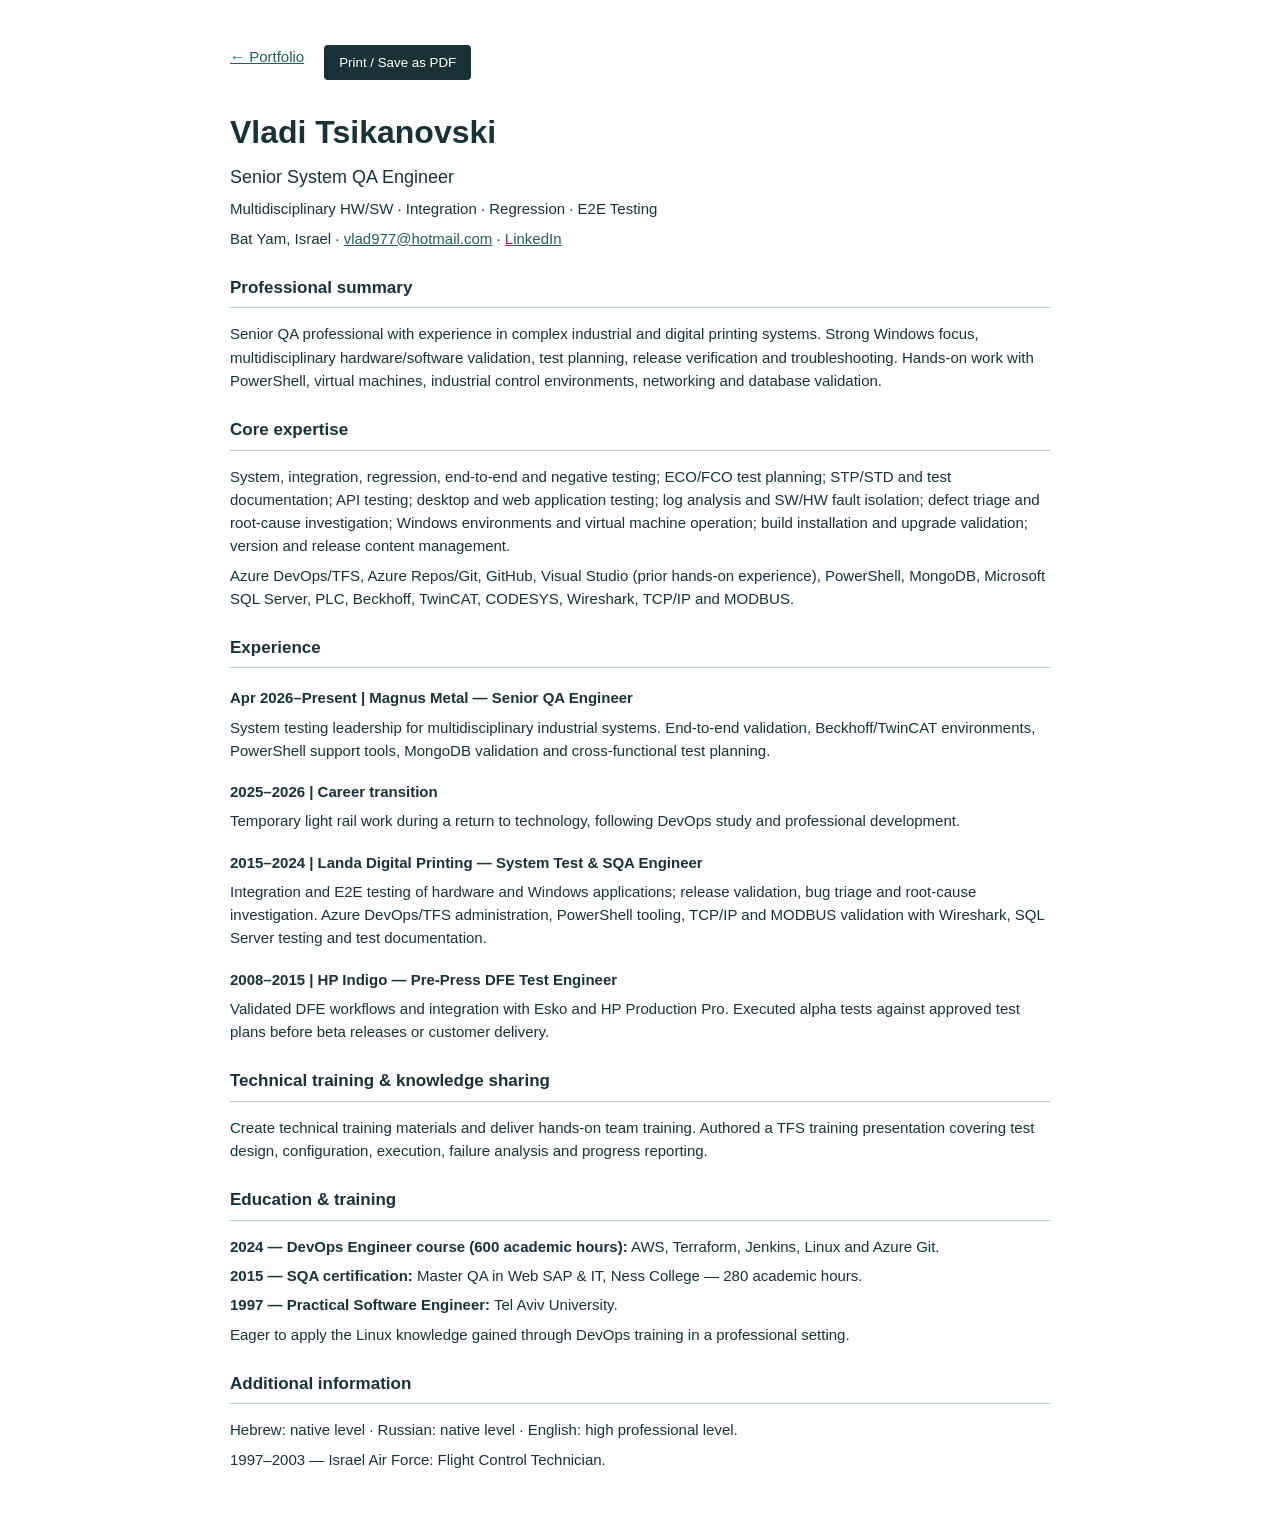
==== commit bf83d60b: "Add GitHub and Visual Studio experience" ====
--- a/cv.html
+++ b/cv.html
@@ -1 +1 @@
-<!doctype html><html lang="en"><head><meta charset="utf-8"><meta name="viewport" content="width=device-width,initial-scale=1"><title>Vladi Tsikanovski — CV</title><style>body{font:15px/1.55 Arial,sans-serif;color:#183237;max-width:820px;margin:45px auto;padding:0 25px}h1{font-size:32px;margin-bottom:4px}h2{font-size:17px;border-bottom:1px solid #bbc9c4;padding-bottom:6px;margin-top:25px}h3{font-size:15px;margin:18px 0 4px}p{margin:6px 0}a{color:#235e58}li{margin:4px 0}.subtitle{font-size:18px}nav{display:flex;gap:20px;margin-bottom:28px}button{background:#183237;color:white;border:0;padding:10px 15px;border-radius:4px;cursor:pointer}@media print{body{font-size:10.5pt;margin:0;max-width:none;padding:0}nav{display:none}h1{font-size:23pt}h2{font-size:13pt;margin-top:16px}h3{font-size:11pt;margin-top:12px}a{color:inherit;text-decoration:none}@page{size:A4;margin:15mm}section{break-inside:avoid}}</style></head><body><nav><a href="index.html">← Portfolio</a><button onclick="window.print()">Print / Save as PDF</button></nav><h1>Vladi Tsikanovski</h1><p class="subtitle">Senior System QA Engineer</p><p>Multidisciplinary HW/SW · Integration · Regression · E2E Testing</p><p>Bat Yam, Israel · <a href="mailto:vlad977@hotmail.com">vlad977@hotmail.com</a> · <a href="https://www.linkedin.com/in/vladi-tsikanovski-796a8951/">LinkedIn</a></p><section><h2>Professional summary</h2><p>Senior QA professional with experience in complex industrial and digital printing systems. Strong Windows focus, multidisciplinary hardware/software validation, test planning, release verification and troubleshooting. Hands-on work with PowerShell, virtual machines, industrial control environments, networking and database validation.</p></section><section><h2>Core expertise</h2><p>System, integration, regression, end-to-end and negative testing; ECO/FCO test planning; STP/STD and test documentation; API testing; desktop and web application testing; log analysis and SW/HW fault isolation; defect triage and root-cause investigation; Windows environments and virtual machine operation; build installation and upgrade validation; version and release content management.</p><p>Azure DevOps/TFS, Azure Repos/Git, PowerShell, MongoDB, Microsoft SQL Server, PLC, Beckhoff, TwinCAT, CODESYS, Wireshark, TCP/IP and MODBUS.</p></section><h2>Experience</h2><section><h3>Apr 2026–Present | Magnus Metal — Senior QA Engineer</h3><p>System testing leadership for multidisciplinary industrial systems. End-to-end validation, Beckhoff/TwinCAT environments, PowerShell support tools, MongoDB validation and cross-functional test planning.</p></section><section><h3>2025–2026 | Career transition</h3><p>Temporary light rail work during a return to technology, following DevOps study and professional development.</p></section><section><h3>2015–2024 | Landa Digital Printing — System Test & SQA Engineer</h3><p>Integration and E2E testing of hardware and Windows applications; release validation, bug triage and root-cause investigation. Azure DevOps/TFS administration, PowerShell tooling, TCP/IP and MODBUS validation with Wireshark, SQL Server testing and test documentation.</p></section><section><h3>2008–2015 | HP Indigo — Pre-Press DFE Test Engineer</h3><p>Validated DFE workflows and integration with Esko and HP Production Pro. Executed alpha tests against approved test plans before beta releases or customer delivery.</p></section><section><h2>Technical training & knowledge sharing</h2><p>Create technical training materials and deliver hands-on team training. Authored a TFS training presentation covering test design, configuration, execution, failure analysis and progress reporting.</p></section><section><h2>Education & training</h2><p><strong>2024 — DevOps Engineer course (600 academic hours):</strong> AWS, Terraform, Jenkins, Linux and Azure Git.</p><p><strong>2015 — SQA certification:</strong> Master QA in Web SAP &amp; IT, Ness College — 280 academic hours.</p><p><strong>1997 — Practical Software Engineer:</strong> Tel Aviv University.</p><p>Eager to apply the Linux knowledge gained through DevOps training in a professional setting.</p></section><section><h2>Additional information</h2><p>Hebrew: native level · Russian: native level · English: high professional level.</p><p>1997–2003 — Israel Air Force: Flight Control Technician.</p></section></body></html>
+<!doctype html><html lang="en"><head><meta charset="utf-8"><meta name="viewport" content="width=device-width,initial-scale=1"><title>Vladi Tsikanovski — CV</title><style>body{font:15px/1.55 Arial,sans-serif;color:#183237;max-width:820px;margin:45px auto;padding:0 25px}h1{font-size:32px;margin-bottom:4px}h2{font-size:17px;border-bottom:1px solid #bbc9c4;padding-bottom:6px;margin-top:25px}h3{font-size:15px;margin:18px 0 4px}p{margin:6px 0}a{color:#235e58}li{margin:4px 0}.subtitle{font-size:18px}nav{display:flex;gap:20px;margin-bottom:28px}button{background:#183237;color:white;border:0;padding:10px 15px;border-radius:4px;cursor:pointer}@media print{body{font-size:10.5pt;margin:0;max-width:none;padding:0}nav{display:none}h1{font-size:23pt}h2{font-size:13pt;margin-top:16px}h3{font-size:11pt;margin-top:12px}a{color:inherit;text-decoration:none}@page{size:A4;margin:15mm}section{break-inside:avoid}}</style></head><body><nav><a href="index.html">← Portfolio</a><button onclick="window.print()">Print / Save as PDF</button></nav><h1>Vladi Tsikanovski</h1><p class="subtitle">Senior System QA Engineer</p><p>Multidisciplinary HW/SW · Integration · Regression · E2E Testing</p><p>Bat Yam, Israel · <a href="mailto:vlad977@hotmail.com">vlad977@hotmail.com</a> · <a href="https://www.linkedin.com/in/vladi-tsikanovski-796a8951/">LinkedIn</a></p><section><h2>Professional summary</h2><p>Senior QA professional with experience in complex industrial and digital printing systems. Strong Windows focus, multidisciplinary hardware/software validation, test planning, release verification and troubleshooting. Hands-on work with PowerShell, virtual machines, industrial control environments, networking and database validation.</p></section><section><h2>Core expertise</h2><p>System, integration, regression, end-to-end and negative testing; ECO/FCO test planning; STP/STD and test documentation; API testing; desktop and web application testing; log analysis and SW/HW fault isolation; defect triage and root-cause investigation; Windows environments and virtual machine operation; build installation and upgrade validation; version and release content management.</p><p>Azure DevOps/TFS, Azure Repos/Git, GitHub, Visual Studio (prior hands-on experience), PowerShell, MongoDB, Microsoft SQL Server, PLC, Beckhoff, TwinCAT, CODESYS, Wireshark, TCP/IP and MODBUS.</p></section><h2>Experience</h2><section><h3>Apr 2026–Present | Magnus Metal — Senior QA Engineer</h3><p>System testing leadership for multidisciplinary industrial systems. End-to-end validation, Beckhoff/TwinCAT environments, PowerShell support tools, MongoDB validation and cross-functional test planning.</p></section><section><h3>2025–2026 | Career transition</h3><p>Temporary light rail work during a return to technology, following DevOps study and professional development.</p></section><section><h3>2015–2024 | Landa Digital Printing — System Test & SQA Engineer</h3><p>Integration and E2E testing of hardware and Windows applications; release validation, bug triage and root-cause investigation. Azure DevOps/TFS administration, PowerShell tooling, TCP/IP and MODBUS validation with Wireshark, SQL Server testing and test documentation.</p></section><section><h3>2008–2015 | HP Indigo — Pre-Press DFE Test Engineer</h3><p>Validated DFE workflows and integration with Esko and HP Production Pro. Executed alpha tests against approved test plans before beta releases or customer delivery.</p></section><section><h2>Technical training & knowledge sharing</h2><p>Create technical training materials and deliver hands-on team training. Authored a TFS training presentation covering test design, configuration, execution, failure analysis and progress reporting.</p></section><section><h2>Education & training</h2><p><strong>2024 — DevOps Engineer course (600 academic hours):</strong> AWS, Terraform, Jenkins, Linux and Azure Git.</p><p><strong>2015 — SQA certification:</strong> Master QA in Web SAP &amp; IT, Ness College — 280 academic hours.</p><p><strong>1997 — Practical Software Engineer:</strong> Tel Aviv University.</p><p>Eager to apply the Linux knowledge gained through DevOps training in a professional setting.</p></section><section><h2>Additional information</h2><p>Hebrew: native level · Russian: native level · English: high professional level.</p><p>1997–2003 — Israel Air Force: Flight Control Technician.</p></section></body></html>
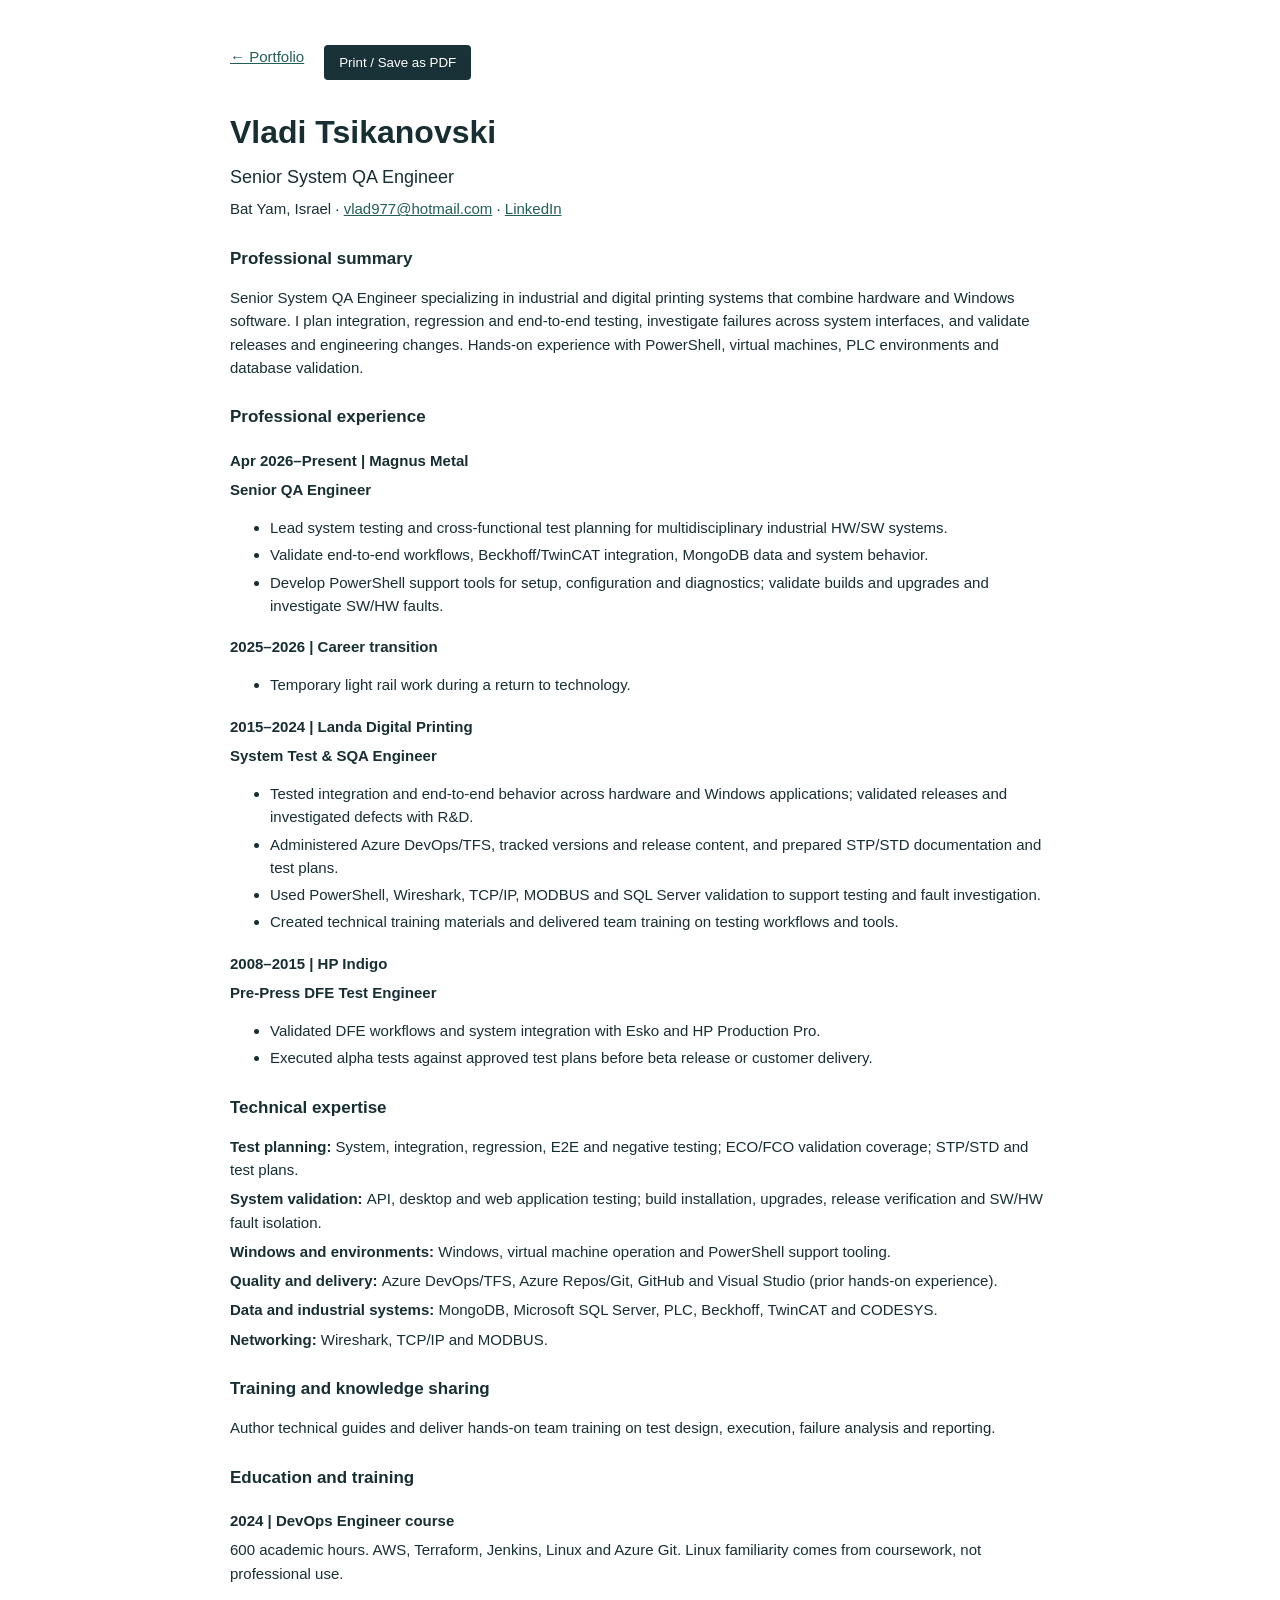
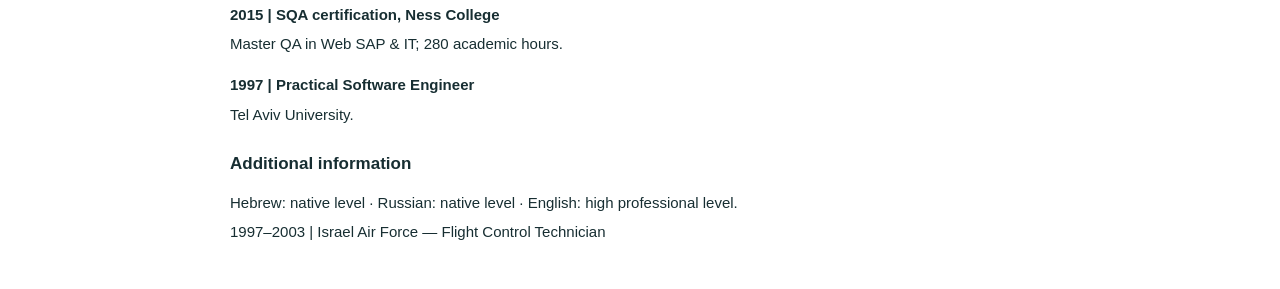
==== commit 06b02cbb: "Simplify portfolio content and refine CV after feedback" ====
--- a/cv.html
+++ b/cv.html
@@ -1 +1,2 @@
-<!doctype html><html lang="en"><head><meta charset="utf-8"><meta name="viewport" content="width=device-width,initial-scale=1"><title>Vladi Tsikanovski — CV</title><style>body{font:15px/1.55 Arial,sans-serif;color:#183237;max-width:820px;margin:45px auto;padding:0 25px}h1{font-size:32px;margin-bottom:4px}h2{font-size:17px;border-bottom:1px solid #bbc9c4;padding-bottom:6px;margin-top:25px}h3{font-size:15px;margin:18px 0 4px}p{margin:6px 0}a{color:#235e58}li{margin:4px 0}.subtitle{font-size:18px}nav{display:flex;gap:20px;margin-bottom:28px}button{background:#183237;color:white;border:0;padding:10px 15px;border-radius:4px;cursor:pointer}@media print{body{font-size:10.5pt;margin:0;max-width:none;padding:0}nav{display:none}h1{font-size:23pt}h2{font-size:13pt;margin-top:16px}h3{font-size:11pt;margin-top:12px}a{color:inherit;text-decoration:none}@page{size:A4;margin:15mm}section{break-inside:avoid}}</style></head><body><nav><a href="index.html">← Portfolio</a><button onclick="window.print()">Print / Save as PDF</button></nav><h1>Vladi Tsikanovski</h1><p class="subtitle">Senior System QA Engineer</p><p>Multidisciplinary HW/SW · Integration · Regression · E2E Testing</p><p>Bat Yam, Israel · <a href="mailto:vlad977@hotmail.com">vlad977@hotmail.com</a> · <a href="https://www.linkedin.com/in/vladi-tsikanovski-796a8951/">LinkedIn</a></p><section><h2>Professional summary</h2><p>Senior QA professional with experience in complex industrial and digital printing systems. Strong Windows focus, multidisciplinary hardware/software validation, test planning, release verification and troubleshooting. Hands-on work with PowerShell, virtual machines, industrial control environments, networking and database validation.</p></section><section><h2>Core expertise</h2><p>System, integration, regression, end-to-end and negative testing; ECO/FCO test planning; STP/STD and test documentation; API testing; desktop and web application testing; log analysis and SW/HW fault isolation; defect triage and root-cause investigation; Windows environments and virtual machine operation; build installation and upgrade validation; version and release content management.</p><p>Azure DevOps/TFS, Azure Repos/Git, GitHub, Visual Studio (prior hands-on experience), PowerShell, MongoDB, Microsoft SQL Server, PLC, Beckhoff, TwinCAT, CODESYS, Wireshark, TCP/IP and MODBUS.</p></section><h2>Experience</h2><section><h3>Apr 2026–Present | Magnus Metal — Senior QA Engineer</h3><p>System testing leadership for multidisciplinary industrial systems. End-to-end validation, Beckhoff/TwinCAT environments, PowerShell support tools, MongoDB validation and cross-functional test planning.</p></section><section><h3>2025–2026 | Career transition</h3><p>Temporary light rail work during a return to technology, following DevOps study and professional development.</p></section><section><h3>2015–2024 | Landa Digital Printing — System Test & SQA Engineer</h3><p>Integration and E2E testing of hardware and Windows applications; release validation, bug triage and root-cause investigation. Azure DevOps/TFS administration, PowerShell tooling, TCP/IP and MODBUS validation with Wireshark, SQL Server testing and test documentation.</p></section><section><h3>2008–2015 | HP Indigo — Pre-Press DFE Test Engineer</h3><p>Validated DFE workflows and integration with Esko and HP Production Pro. Executed alpha tests against approved test plans before beta releases or customer delivery.</p></section><section><h2>Technical training & knowledge sharing</h2><p>Create technical training materials and deliver hands-on team training. Authored a TFS training presentation covering test design, configuration, execution, failure analysis and progress reporting.</p></section><section><h2>Education & training</h2><p><strong>2024 — DevOps Engineer course (600 academic hours):</strong> AWS, Terraform, Jenkins, Linux and Azure Git.</p><p><strong>2015 — SQA certification:</strong> Master QA in Web SAP &amp; IT, Ness College — 280 academic hours.</p><p><strong>1997 — Practical Software Engineer:</strong> Tel Aviv University.</p><p>Eager to apply the Linux knowledge gained through DevOps training in a professional setting.</p></section><section><h2>Additional information</h2><p>Hebrew: native level · Russian: native level · English: high professional level.</p><p>1997–2003 — Israel Air Force: Flight Control Technician.</p></section></body></html>
+<!doctype html>
+<html lang="en"><head><meta charset="utf-8"><meta name="viewport" content="width=device-width,initial-scale=1"><title>Vladi Tsikanovski — CV</title><style>body{font:15px/1.55 Arial,sans-serif;color:#183237;max-width:820px;margin:45px auto;padding:0 25px}h1{font-size:32px;margin-bottom:4px}h2{font-size:17px;border-bottom:1px solid #bbc9c4;padding-bottom:6px;margin-top:25px}h3{font-size:15px;margin:18px 0 4px}p{margin:6px 0}a{color:#235e58}li{margin:4px 0}.subtitle{font-size:18px}nav{display:flex;gap:20px;margin-bottom:28px}button{background:#183237;color:white;border:0;padding:10px 15px;border-radius:4px;cursor:pointer}@media print{body{font-size:10.5pt;margin:0;max-width:none;padding:0}nav{display:none}h1{font-size:23pt}h2{font-size:13pt;margin-top:16px}h3{font-size:11pt;margin-top:12px}a{color:inherit;text-decoration:none}@page{size:A4;margin:15mm}section{break-inside:avoid}} h2{border:0;padding-bottom:0}body{color:#172e32}section{margin-bottom:16px}@media print{.skills{break-before:page}li{margin:5px 0}}</style></head><body><nav><a href="index.html">← Portfolio</a><button onclick="window.print()">Print / Save as PDF</button></nav><h1>Vladi Tsikanovski</h1><p class="subtitle">Senior System QA Engineer</p><p>Bat Yam, Israel · <a href="mailto:vlad977@hotmail.com">vlad977@hotmail.com</a> · <a href="https://www.linkedin.com/in/vladi-tsikanovski-796a8951/">LinkedIn</a></p><section><h2>Professional summary</h2><p>Senior System QA Engineer specializing in industrial and digital printing systems that combine hardware and Windows software. I plan integration, regression and end-to-end testing, investigate failures across system interfaces, and validate releases and engineering changes. Hands-on experience with PowerShell, virtual machines, PLC environments and database validation.</p></section><h2>Professional experience</h2><section><h3>Apr 2026–Present | Magnus Metal</h3><p><strong>Senior QA Engineer</strong></p><ul><li>Lead system testing and cross-functional test planning for multidisciplinary industrial HW/SW systems.</li><li>Validate end-to-end workflows, Beckhoff/TwinCAT integration, MongoDB data and system behavior.</li><li>Develop PowerShell support tools for setup, configuration and diagnostics; validate builds and upgrades and investigate SW/HW faults.</li></ul></section><section><h3>2025–2026 | Career transition</h3><ul><li>Temporary light rail work during a return to technology.</li></ul></section><section><h3>2015–2024 | Landa Digital Printing</h3><p><strong>System Test &amp; SQA Engineer</strong></p><ul><li>Tested integration and end-to-end behavior across hardware and Windows applications; validated releases and investigated defects with R&amp;D.</li><li>Administered Azure DevOps/TFS, tracked versions and release content, and prepared STP/STD documentation and test plans.</li><li>Used PowerShell, Wireshark, TCP/IP, MODBUS and SQL Server validation to support testing and fault investigation.</li><li>Created technical training materials and delivered team training on testing workflows and tools.</li></ul></section><section><h3>2008–2015 | HP Indigo</h3><p><strong>Pre-Press DFE Test Engineer</strong></p><ul><li>Validated DFE workflows and system integration with Esko and HP Production Pro.</li><li>Executed alpha tests against approved test plans before beta release or customer delivery.</li></ul></section><section class="skills"><h2>Technical expertise</h2><p><strong>Test planning: </strong>System, integration, regression, E2E and negative testing; ECO/FCO validation coverage; STP/STD and test plans.</p><p><strong>System validation: </strong>API, desktop and web application testing; build installation, upgrades, release verification and SW/HW fault isolation.</p><p><strong>Windows and environments: </strong>Windows, virtual machine operation and PowerShell support tooling.</p><p><strong>Quality and delivery: </strong>Azure DevOps/TFS, Azure Repos/Git, GitHub and Visual Studio (prior hands-on experience).</p><p><strong>Data and industrial systems: </strong>MongoDB, Microsoft SQL Server, PLC, Beckhoff, TwinCAT and CODESYS.</p><p><strong>Networking: </strong>Wireshark, TCP/IP and MODBUS.</p></section><section><h2>Training and knowledge sharing</h2><p>Author technical guides and deliver hands-on team training on test design, execution, failure analysis and reporting.</p></section><section><h2>Education and training</h2><h3>2024 | DevOps Engineer course</h3><p>600 academic hours. AWS, Terraform, Jenkins, Linux and Azure Git. Linux familiarity comes from coursework, not professional use.</p><h3>2015 | SQA certification, Ness College</h3><p>Master QA in Web SAP &amp; IT; 280 academic hours.</p><h3>1997 | Practical Software Engineer</h3><p>Tel Aviv University.</p></section><section><h2>Additional information</h2><p>Hebrew: native level · Russian: native level · English: high professional level.</p><p>1997–2003 | Israel Air Force — Flight Control Technician</p></section></body></html>
